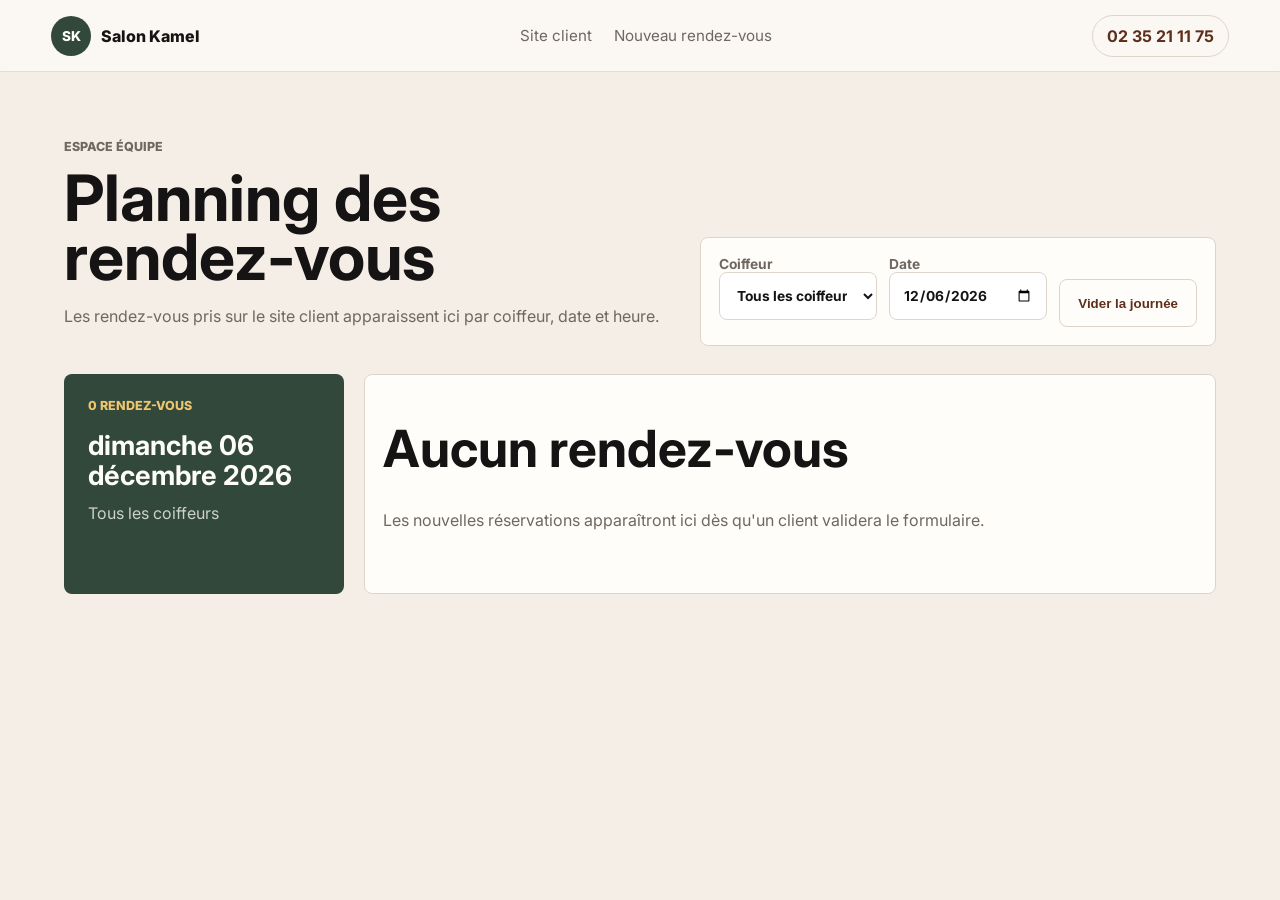
==== equipe.html @ 973869b2 "Add files via upload" ====
<!doctype html>
<html lang="fr">
  <head>
    <meta charset="utf-8" />
    <meta name="viewport" content="width=device-width, initial-scale=1" />
    <title>Planning équipe | Salon Kamel</title>
    <meta name="description" content="Planning interne des rendez-vous du Salon Kamel." />
    <link rel="preconnect" href="https://fonts.googleapis.com" />
    <link rel="preconnect" href="https://fonts.gstatic.com" crossorigin />
    <link
      href="https://fonts.googleapis.com/css2?family=Inter:wght@400;500;600;700;800&display=swap"
      rel="stylesheet"
    />
    <link rel="stylesheet" href="styles.css" />
  </head>
  <body class="team-page">
    <header class="topbar" aria-label="Navigation équipe">
      <a class="brand" href="index.html">
        <span class="brand-mark">SK</span>
        <span>Salon Kamel</span>
      </a>
      <nav>
        <a href="index.html">Site client</a>
        <a href="index.html#reservation">Nouveau rendez-vous</a>
      </nav>
      <a class="call-link" href="tel:+33235211175">02 35 21 11 75</a>
    </header>

    <main class="team-shell">
      <section class="team-header">
        <div>
          <p class="eyebrow">Espace équipe</p>
          <h1>Planning des rendez-vous</h1>
          <p>
            Les rendez-vous pris sur le site client apparaissent ici par coiffeur,
            date et heure.
          </p>
        </div>
        <div class="team-actions">
          <label>
            Coiffeur
            <select id="teamStylist"></select>
          </label>
          <label>
            Date
            <input id="teamDate" type="date" />
          </label>
          <button class="button secondary-dark" id="clearDay" type="button">Vider la journée</button>
        </div>
      </section>

      <section class="agenda-layout">
        <aside class="day-card">
          <span id="appointmentCount">0 rendez-vous</span>
          <strong id="selectedDayLabel">Aujourd'hui</strong>
          <p id="selectedStylistLabel">Tous les coiffeurs</p>
        </aside>
        <div class="agenda-list" id="agendaList" aria-live="polite"></div>
      </section>
    </main>

    <div class="toast" id="toast" role="status" aria-live="polite"></div>
    <script src="equipe.js"></script>
  </body>
</html>
---- styles.css ----
:root {
  --ink: #151313;
  --muted: #6f6760;
  --line: #ded5ca;
  --paper: #fbf8f3;
  --soft: #eee5d9;
  --accent: #8f4e2c;
  --accent-dark: #5f2e1a;
  --green: #31483b;
  --white: #fffdf9;
  --shadow: 0 22px 70px rgba(30, 22, 16, 0.18);
}

* {
  box-sizing: border-box;
}

html {
  scroll-behavior: smooth;
}

body {
  margin: 0;
  font-family: Inter, Arial, sans-serif;
  color: var(--ink);
  background: var(--paper);
}

a {
  color: inherit;
}

.topbar {
  position: sticky;
  top: 0;
  z-index: 20;
  display: flex;
  align-items: center;
  justify-content: space-between;
  gap: 22px;
  min-height: 72px;
  padding: 14px clamp(18px, 4vw, 56px);
  background: rgba(251, 248, 243, 0.92);
  border-bottom: 1px solid rgba(222, 213, 202, 0.75);
  backdrop-filter: blur(16px);
}

.brand,
nav,
.hero-actions,
.form-row {
  display: flex;
  align-items: center;
}

.brand {
  gap: 10px;
  font-weight: 800;
  text-decoration: none;
  white-space: nowrap;
}

.brand-mark {
  display: grid;
  place-items: center;
  width: 40px;
  height: 40px;
  border-radius: 50%;
  color: var(--white);
  background: var(--green);
  font-size: 0.85rem;
}

nav {
  gap: 22px;
  color: var(--muted);
  font-size: 0.95rem;
}

nav a,
.call-link {
  text-decoration: none;
}

.call-link {
  padding: 10px 14px;
  border: 1px solid var(--line);
  border-radius: 999px;
  font-weight: 700;
  color: var(--accent-dark);
}

.hero {
  position: relative;
  min-height: min(780px, calc(100vh - 72px));
  display: grid;
  align-items: end;
  overflow: hidden;
}

.hero img {
  position: absolute;
  inset: 0;
  width: 100%;
  height: 100%;
  object-fit: cover;
}

.hero::after {
  content: "";
  position: absolute;
  inset: 0;
  background:
    linear-gradient(90deg, rgba(16, 13, 11, 0.78), rgba(16, 13, 11, 0.34) 52%, rgba(16, 13, 11, 0.18)),
    linear-gradient(0deg, rgba(16, 13, 11, 0.38), transparent 48%);
}

.hero-overlay {
  position: relative;
  z-index: 1;
  max-width: 760px;
  padding: clamp(44px, 8vw, 96px) clamp(20px, 6vw, 72px);
  color: var(--white);
}

.rating,
.eyebrow {
  margin: 0 0 12px;
  color: #f0c56e;
  font-weight: 800;
  text-transform: uppercase;
  letter-spacing: 0;
  font-size: 0.78rem;
}

h1,
h2,
h3,
p {
  margin-top: 0;
}

h1 {
  margin-bottom: 18px;
  font-size: clamp(3.2rem, 8vw, 7.5rem);
  line-height: 0.92;
  letter-spacing: 0;
}

h2 {
  margin-bottom: 18px;
  font-size: clamp(2rem, 4vw, 4rem);
  line-height: 1;
  letter-spacing: 0;
}

h3 {
  margin-bottom: 18px;
}

.hero p:not(.rating),
.section p,
.booking-intro p {
  color: inherit;
  line-height: 1.7;
  font-size: 1.05rem;
}

.hero p:not(.rating) {
  max-width: 620px;
  color: rgba(255, 253, 249, 0.88);
}

.hero-actions {
  gap: 12px;
  flex-wrap: wrap;
  margin-top: 28px;
}

.button {
  display: inline-flex;
  align-items: center;
  justify-content: center;
  min-height: 48px;
  padding: 13px 18px;
  border: 0;
  border-radius: 8px;
  font-weight: 800;
  text-decoration: none;
  cursor: pointer;
}

.button.primary {
  color: var(--white);
  background: var(--accent);
}

.button.secondary {
  color: var(--white);
  background: rgba(255, 255, 255, 0.16);
  border: 1px solid rgba(255, 255, 255, 0.35);
}

.button.secondary-dark {
  color: var(--accent-dark);
  background: var(--white);
  border: 1px solid var(--line);
}

.button.full {
  width: 100%;
}

.info-strip {
  display: grid;
  grid-template-columns: repeat(3, 1fr);
  gap: 1px;
  background: var(--line);
}

.info-strip div {
  padding: 24px clamp(18px, 4vw, 44px);
  background: var(--white);
}

.info-strip span,
label {
  display: block;
  margin-bottom: 7px;
  color: var(--muted);
  font-size: 0.86rem;
  font-weight: 700;
}

.info-strip strong {
  display: block;
  line-height: 1.45;
}

.section,
.booking-section {
  padding: clamp(58px, 8vw, 110px) clamp(20px, 6vw, 72px);
}

.two-column {
  display: grid;
  grid-template-columns: minmax(0, 0.9fr) minmax(280px, 0.75fr);
  gap: clamp(28px, 6vw, 82px);
  align-items: center;
}

.eyebrow {
  color: var(--accent);
}

.feature-photo {
  width: 100%;
  aspect-ratio: 4 / 3;
  object-fit: cover;
  border-radius: 8px;
  box-shadow: var(--shadow);
}

.section-heading {
  max-width: 760px;
  margin-bottom: 34px;
}

.service-grid,
.staff-grid {
  display: grid;
  grid-template-columns: repeat(3, 1fr);
  gap: 18px;
}

.service-card,
.staff-card {
  min-height: 190px;
  padding: 22px;
  border: 1px solid var(--line);
  border-radius: 8px;
  background: var(--white);
}

.service-card {
  display: grid;
  align-content: space-between;
}

.service-card h3,
.staff-card h3 {
  margin-bottom: 10px;
  font-size: 1.25rem;
}

.service-card p,
.staff-card p {
  color: var(--muted);
}

.price-row {
  display: flex;
  align-items: center;
  justify-content: space-between;
  gap: 12px;
  margin-top: 18px;
  font-weight: 800;
}

.muted {
  background: var(--soft);
}

.staff-card {
  position: relative;
  overflow: hidden;
}

.staff-card::before {
  content: "";
  display: block;
  width: 54px;
  height: 54px;
  margin-bottom: 20px;
  border-radius: 50%;
  background: linear-gradient(135deg, var(--green), var(--accent));
}

.booking-section {
  display: grid;
  grid-template-columns: minmax(260px, 0.72fr) minmax(300px, 1fr);
  gap: clamp(28px, 7vw, 90px);
  align-items: start;
  background: var(--green);
  color: var(--white);
}

.booking-intro {
  position: sticky;
  top: 110px;
}

.booking-intro .eyebrow {
  color: #f0c56e;
}

.booking-form {
  display: grid;
  gap: 18px;
  padding: clamp(20px, 4vw, 34px);
  border-radius: 8px;
  background: var(--white);
  color: var(--ink);
  box-shadow: var(--shadow);
}

.form-row {
  gap: 16px;
}

.form-row label {
  flex: 1;
}

input,
select,
textarea {
  width: 100%;
  min-height: 48px;
  padding: 12px 13px;
  border: 1px solid var(--line);
  border-radius: 8px;
  color: var(--ink);
  background: #fff;
  font: inherit;
}

textarea {
  resize: vertical;
}

input:focus,
select:focus,
textarea:focus {
  outline: 3px solid rgba(143, 78, 44, 0.22);
  border-color: var(--accent);
}

.booking-summary {
  min-height: 76px;
  padding: 16px;
  border: 1px solid var(--line);
  border-radius: 8px;
  color: var(--muted);
  background: #fbf8f3;
  line-height: 1.55;
}

.contact {
  display: grid;
  grid-template-columns: 1fr 1fr;
  gap: 36px;
}

.contact a {
  color: var(--accent-dark);
  font-weight: 800;
}

.hours {
  padding: 26px;
  border: 1px solid var(--line);
  border-radius: 8px;
  background: var(--white);
}

.hours p {
  display: flex;
  justify-content: space-between;
  gap: 20px;
  margin-bottom: 12px;
  color: var(--muted);
}

.hours strong {
  color: var(--ink);
}

.toast {
  position: fixed;
  right: 18px;
  bottom: 18px;
  z-index: 40;
  max-width: min(420px, calc(100vw - 36px));
  padding: 16px 18px;
  border-radius: 8px;
  color: var(--white);
  background: var(--ink);
  box-shadow: var(--shadow);
  opacity: 0;
  transform: translateY(12px);
  pointer-events: none;
  transition: opacity 180ms ease, transform 180ms ease;
}

.toast.visible {
  opacity: 1;
  transform: translateY(0);
}

.team-page {
  background: #f4eee6;
}

.team-shell {
  min-height: calc(100vh - 72px);
  padding: clamp(30px, 5vw, 64px);
}

.team-header {
  display: grid;
  grid-template-columns: minmax(280px, 1fr) minmax(320px, 0.85fr);
  gap: 28px;
  align-items: end;
  margin-bottom: 28px;
}

.team-header h1 {
  margin-bottom: 16px;
  font-size: clamp(2.4rem, 5vw, 5.2rem);
}

.team-header p {
  max-width: 680px;
  color: var(--muted);
  line-height: 1.7;
}

.team-actions {
  display: grid;
  grid-template-columns: 1fr 1fr auto;
  gap: 12px;
  align-items: end;
  padding: 18px;
  border: 1px solid var(--line);
  border-radius: 8px;
  background: var(--white);
}

.agenda-layout {
  display: grid;
  grid-template-columns: 280px minmax(0, 1fr);
  gap: 20px;
}

.day-card {
  position: sticky;
  top: 92px;
  align-self: start;
  min-height: 220px;
  padding: 24px;
  border-radius: 8px;
  color: var(--white);
  background: var(--green);
}

.day-card span {
  display: block;
  margin-bottom: 18px;
  color: #f0c56e;
  font-weight: 800;
  text-transform: uppercase;
  font-size: 0.78rem;
}

.day-card strong {
  display: block;
  margin-bottom: 12px;
  font-size: 1.7rem;
  line-height: 1.1;
}

.day-card p {
  color: rgba(255, 253, 249, 0.76);
}

.agenda-list {
  display: grid;
  gap: 12px;
}

.appointment-card,
.empty-agenda {
  display: grid;
  grid-template-columns: 120px minmax(0, 1fr) auto;
  gap: 18px;
  align-items: center;
  padding: 18px;
  border: 1px solid var(--line);
  border-radius: 8px;
  background: var(--white);
}

.empty-agenda {
  grid-template-columns: 1fr;
  min-height: 220px;
  align-content: center;
}

.appointment-time {
  display: grid;
  gap: 4px;
  padding: 14px;
  border-radius: 8px;
  background: var(--soft);
}

.appointment-time strong {
  font-size: 1.5rem;
}

.appointment-time span,
.appointment-main p,
.appointment-meta span,
.empty-agenda p {
  color: var(--muted);
}

.appointment-main h2 {
  margin-bottom: 8px;
  font-size: 1.35rem;
  line-height: 1.2;
}

.appointment-main p {
  margin-bottom: 4px;
}

.appointment-note {
  padding-top: 6px;
  font-style: italic;
}

.appointment-meta {
  display: grid;
  gap: 12px;
  justify-items: end;
}

.appointment-meta span {
  font-weight: 800;
}

.appointment-meta button {
  min-height: 40px;
  padding: 9px 12px;
  border: 1px solid var(--line);
  border-radius: 8px;
  color: var(--accent-dark);
  background: var(--paper);
  font: inherit;
  font-weight: 800;
  cursor: pointer;
}

@media (max-width: 900px) {
  nav {
    display: none;
  }

  .info-strip,
  .two-column,
  .service-grid,
  .staff-grid,
  .booking-section,
  .contact,
  .team-header,
  .agenda-layout {
    grid-template-columns: 1fr;
  }

  .booking-intro {
    position: static;
  }

  .team-actions {
    grid-template-columns: 1fr;
  }

  .day-card {
    position: static;
  }
}

@media (max-width: 620px) {
  .topbar {
    min-height: 66px;
  }

  .call-link {
    display: none;
  }

  .hero {
    min-height: 690px;
  }

  .hero-overlay {
    padding-top: 72px;
  }

  .form-row {
    flex-direction: column;
    align-items: stretch;
  }

  .appointment-card {
    grid-template-columns: 1fr;
    align-items: stretch;
  }

  .appointment-meta {
    justify-items: stretch;
  }
}
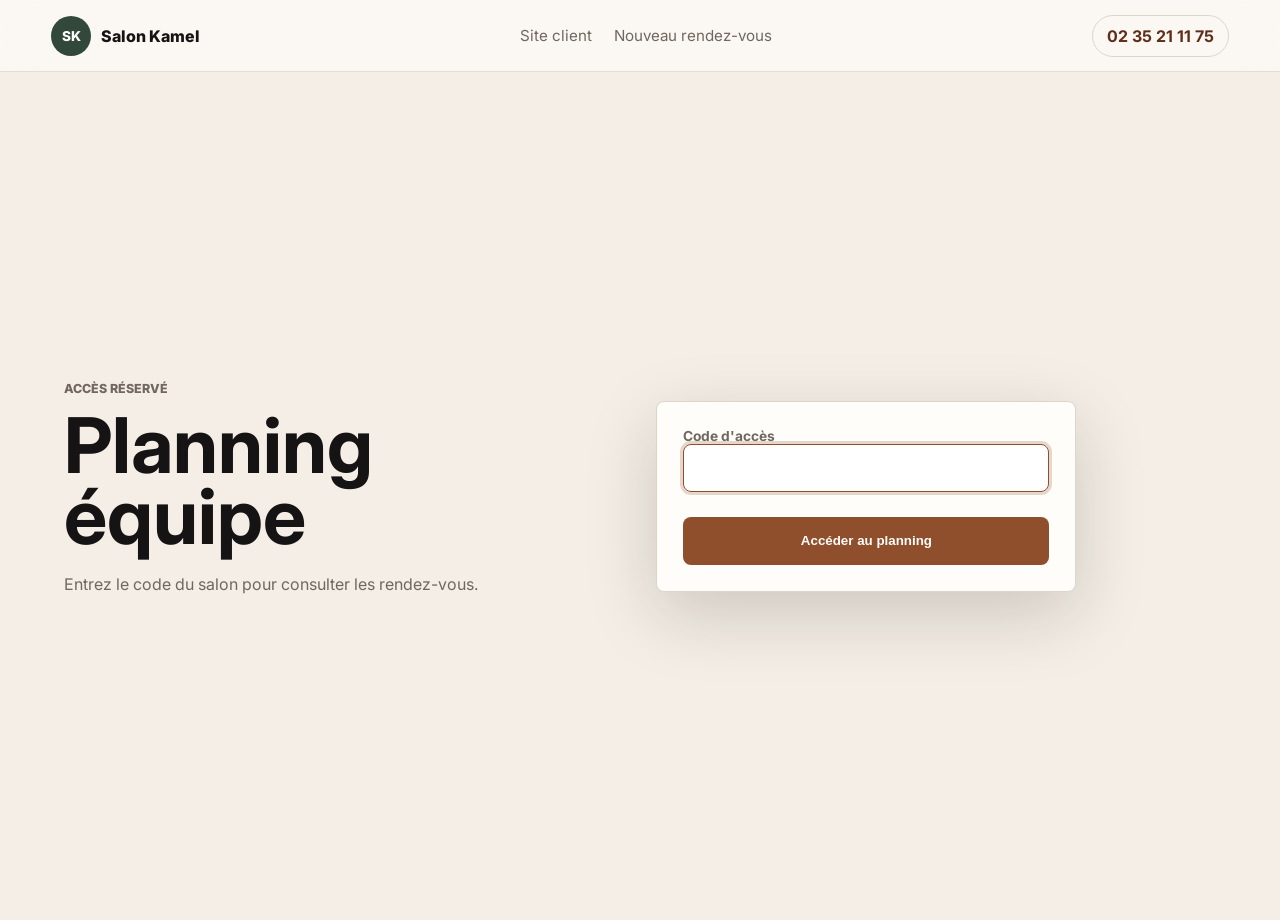
==== commit 1e33ab41: "Add files via upload" ====
--- a/equipe.html
+++ b/equipe.html
@@ -26,7 +26,22 @@
       <a class="call-link" href="tel:+33235211175">02 35 21 11 75</a>
     </header>
 
-    <main class="team-shell">
+    <main class="team-shell locked" id="teamShell">
+      <section class="team-login" id="teamLogin">
+        <div>
+          <p class="eyebrow">Accès réservé</p>
+          <h1>Planning équipe</h1>
+          <p>Entrez le code du salon pour consulter les rendez-vous.</p>
+        </div>
+        <form class="team-login-form" id="teamLoginForm">
+          <label>
+            Code d'accès
+            <input id="teamAccessCode" type="password" autocomplete="current-password" required />
+          </label>
+          <button class="button primary full" type="submit">Accéder au planning</button>
+        </form>
+      </section>
+
       <section class="team-header">
         <div>
           <p class="eyebrow">Espace équipe</p>
@@ -46,6 +61,7 @@
             <input id="teamDate" type="date" />
           </label>
           <button class="button secondary-dark" id="clearDay" type="button">Vider la journée</button>
+          <button class="button secondary-dark" id="logoutTeam" type="button">Déconnexion</button>
         </div>
       </section>
 
--- a/styles.css
+++ b/styles.css
@@ -457,6 +457,40 @@
   padding: clamp(30px, 5vw, 64px);
 }
 
+.team-shell.locked .team-header,
+.team-shell.locked .agenda-layout {
+  display: none;
+}
+
+.team-login {
+  display: grid;
+  grid-template-columns: minmax(280px, 0.8fr) minmax(280px, 420px);
+  gap: 34px;
+  align-items: center;
+  min-height: calc(100vh - 180px);
+}
+
+.team-login h1 {
+  margin-bottom: 18px;
+  font-size: clamp(2.7rem, 6vw, 5.6rem);
+}
+
+.team-login p {
+  max-width: 560px;
+  color: var(--muted);
+  line-height: 1.7;
+}
+
+.team-login-form {
+  display: grid;
+  gap: 18px;
+  padding: 26px;
+  border: 1px solid var(--line);
+  border-radius: 8px;
+  background: var(--white);
+  box-shadow: var(--shadow);
+}
+
 .team-header {
   display: grid;
   grid-template-columns: minmax(280px, 1fr) minmax(320px, 0.85fr);
@@ -615,7 +649,8 @@
   .booking-section,
   .contact,
   .team-header,
-  .agenda-layout {
+  .agenda-layout,
+  .team-login {
     grid-template-columns: 1fr;
   }
 
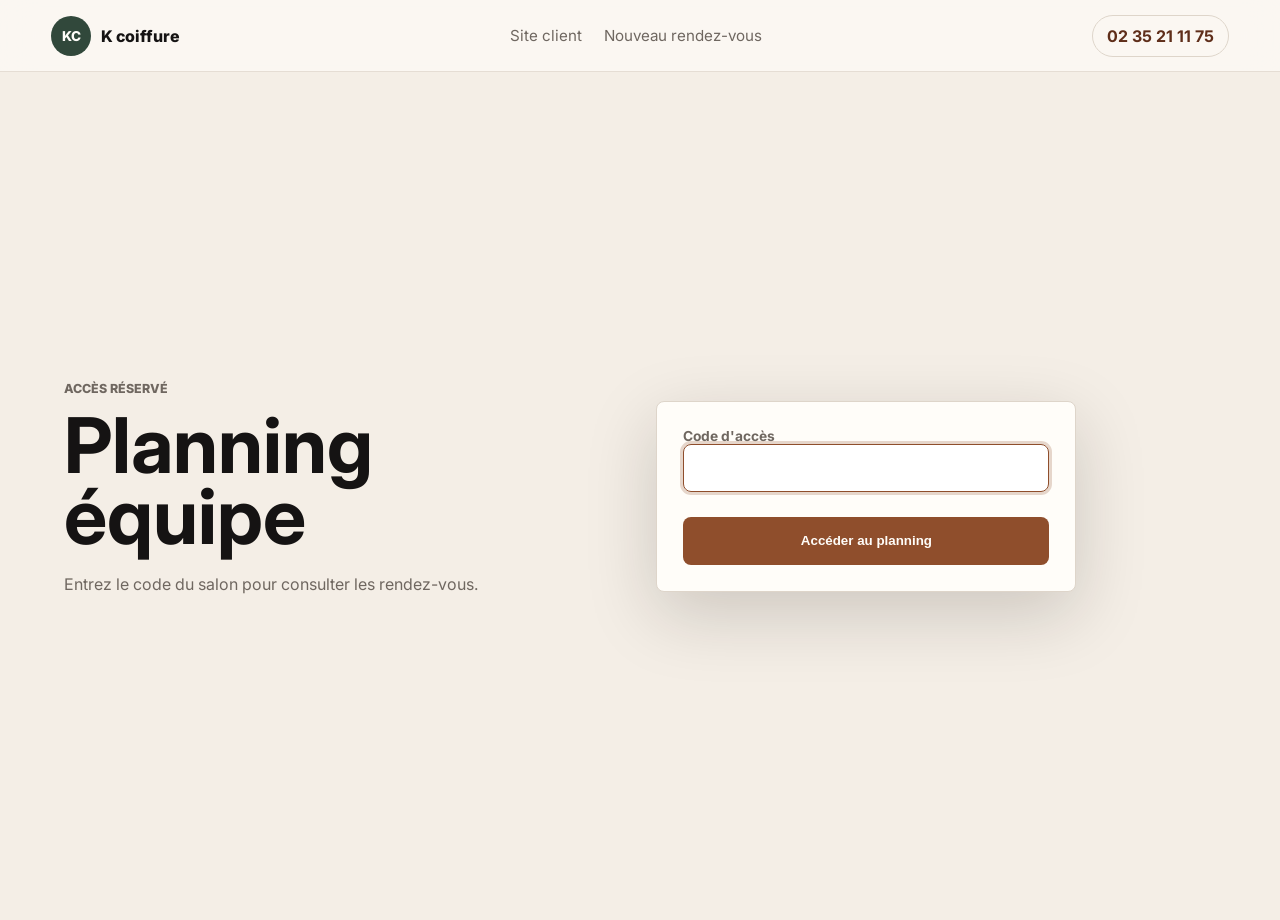
==== commit 3a446704: "Add files via upload" ====
--- a/equipe.html
+++ b/equipe.html
@@ -3,8 +3,8 @@
   <head>
     <meta charset="utf-8" />
     <meta name="viewport" content="width=device-width, initial-scale=1" />
-    <title>Planning équipe | Salon Kamel</title>
-    <meta name="description" content="Planning interne des rendez-vous du Salon Kamel." />
+    <title>Planning équipe | K coiffure</title>
+    <meta name="description" content="Planning interne des rendez-vous de K coiffure." />
     <link rel="preconnect" href="https://fonts.googleapis.com" />
     <link rel="preconnect" href="https://fonts.gstatic.com" crossorigin />
     <link
@@ -16,8 +16,8 @@
   <body class="team-page">
     <header class="topbar" aria-label="Navigation équipe">
       <a class="brand" href="index.html">
-        <span class="brand-mark">SK</span>
-        <span>Salon Kamel</span>
+        <span class="brand-mark">KC</span>
+        <span>K coiffure</span>
       </a>
       <nav>
         <a href="index.html">Site client</a>
@@ -42,7 +42,7 @@
         </form>
       </section>
 
-      <section class="team-header">
+      <section class="team-header" id="teamPlanning">
         <div>
           <p class="eyebrow">Espace équipe</p>
           <h1>Planning des rendez-vous</h1>
--- a/styles.css
+++ b/styles.css
@@ -48,7 +48,8 @@
 .brand,
 nav,
 .hero-actions,
-.form-row {
+.form-row,
+.header-actions {
   display: flex;
   align-items: center;
 }
@@ -78,8 +79,22 @@
 }
 
 nav a,
-.call-link {
+.call-link,
+.team-link {
   text-decoration: none;
+}
+
+.header-actions {
+  gap: 12px;
+}
+
+.team-link {
+  padding: 10px 14px;
+  border: 1px solid transparent;
+  border-radius: 999px;
+  color: var(--muted);
+  font-weight: 700;
+  white-space: nowrap;
 }
 
 .call-link {
@@ -468,6 +483,10 @@
   gap: 34px;
   align-items: center;
   min-height: calc(100vh - 180px);
+}
+
+.team-login[hidden] {
+  display: none;
 }
 
 .team-login h1 {
@@ -676,6 +695,11 @@
     display: none;
   }
 
+  .team-link {
+    padding: 9px 10px;
+    font-size: 0.9rem;
+  }
+
   .hero {
     min-height: 690px;
   }
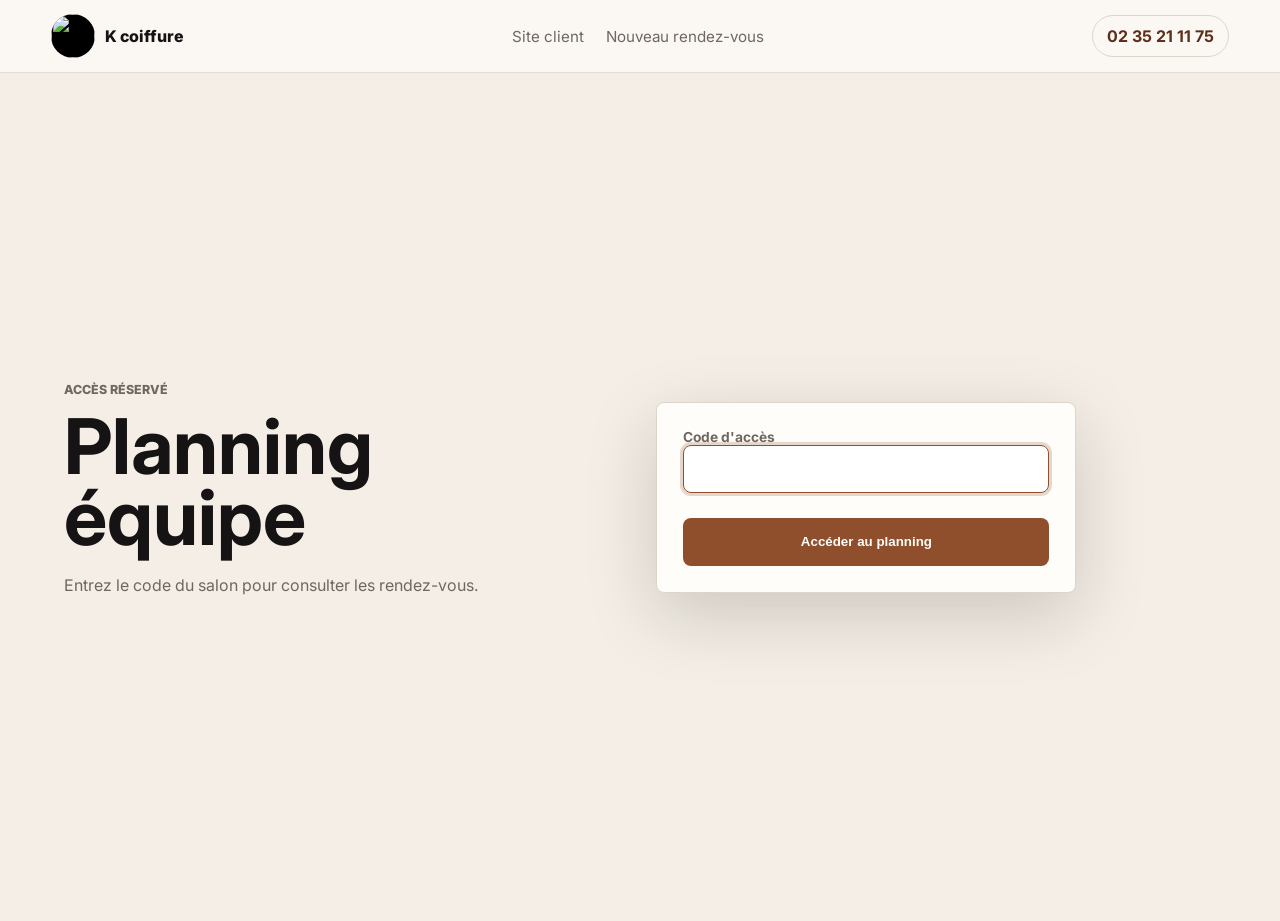
==== commit 3031ac23: "Add files via upload" ====
--- a/equipe.html
+++ b/equipe.html
@@ -16,7 +16,7 @@
   <body class="team-page">
     <header class="topbar" aria-label="Navigation équipe">
       <a class="brand" href="index.html">
-        <span class="brand-mark">KC</span>
+        <img class="brand-logo" src="assets/logo-k-coiffure-round.png" width="44" height="44" alt="" />
         <span>K coiffure</span>
       </a>
       <nav>
--- a/styles.css
+++ b/styles.css
@@ -61,15 +61,33 @@
   white-space: nowrap;
 }
 
-.brand-mark {
+.brand-mark,
+.brand-logo {
   display: grid;
   place-items: center;
   width: 40px;
   height: 40px;
   border-radius: 50%;
+}
+
+.brand-mark {
   color: var(--white);
   background: var(--green);
   font-size: 0.85rem;
+}
+
+.brand-logo {
+  display: block;
+  flex: 0 0 44px;
+  width: 44px;
+  height: 44px;
+  min-width: 44px;
+  max-width: 44px;
+  min-height: 44px;
+  max-height: 44px;
+  border-radius: 50%;
+  object-fit: cover;
+  background: #000;
 }
 
 nav {
@@ -326,19 +344,15 @@
   background: var(--soft);
 }
 
-.staff-card {
-  position: relative;
-  overflow: hidden;
-}
-
-.staff-card::before {
-  content: "";
+.staff-photo {
   display: block;
   width: 54px;
   height: 54px;
   margin-bottom: 20px;
   border-radius: 50%;
-  background: linear-gradient(135deg, var(--green), var(--accent));
+  object-fit: cover;
+  object-position: center;
+  border: 2px solid var(--soft);
 }
 
 .booking-section {
@@ -408,6 +422,13 @@
   border-radius: 8px;
   color: var(--muted);
   background: #fbf8f3;
+  line-height: 1.55;
+}
+
+.booking-note {
+  margin: -4px 0 0;
+  color: var(--muted);
+  font-size: 0.92rem;
   line-height: 1.55;
 }
 
